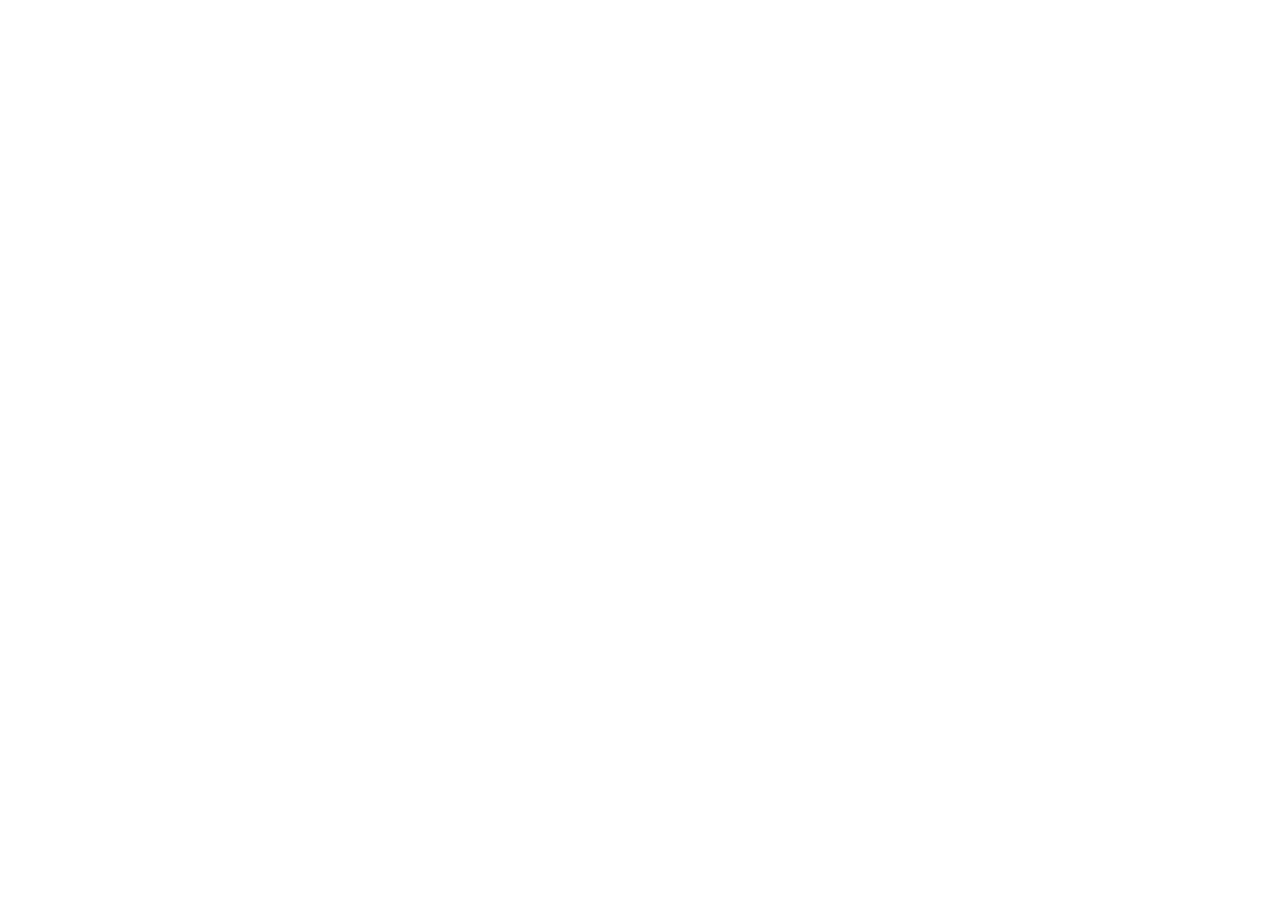
==== index.html @ fb79aa42 "initial commit" ====
<!DOCTYPE html>
<html lang="pt">
<head>
    <meta charset="UTF-8">
    <meta name="viewport" content="width=device-width, initial-scale=1.0">
    <title>Adotfy</title>
</head>
<body>
    
</body>
</html>
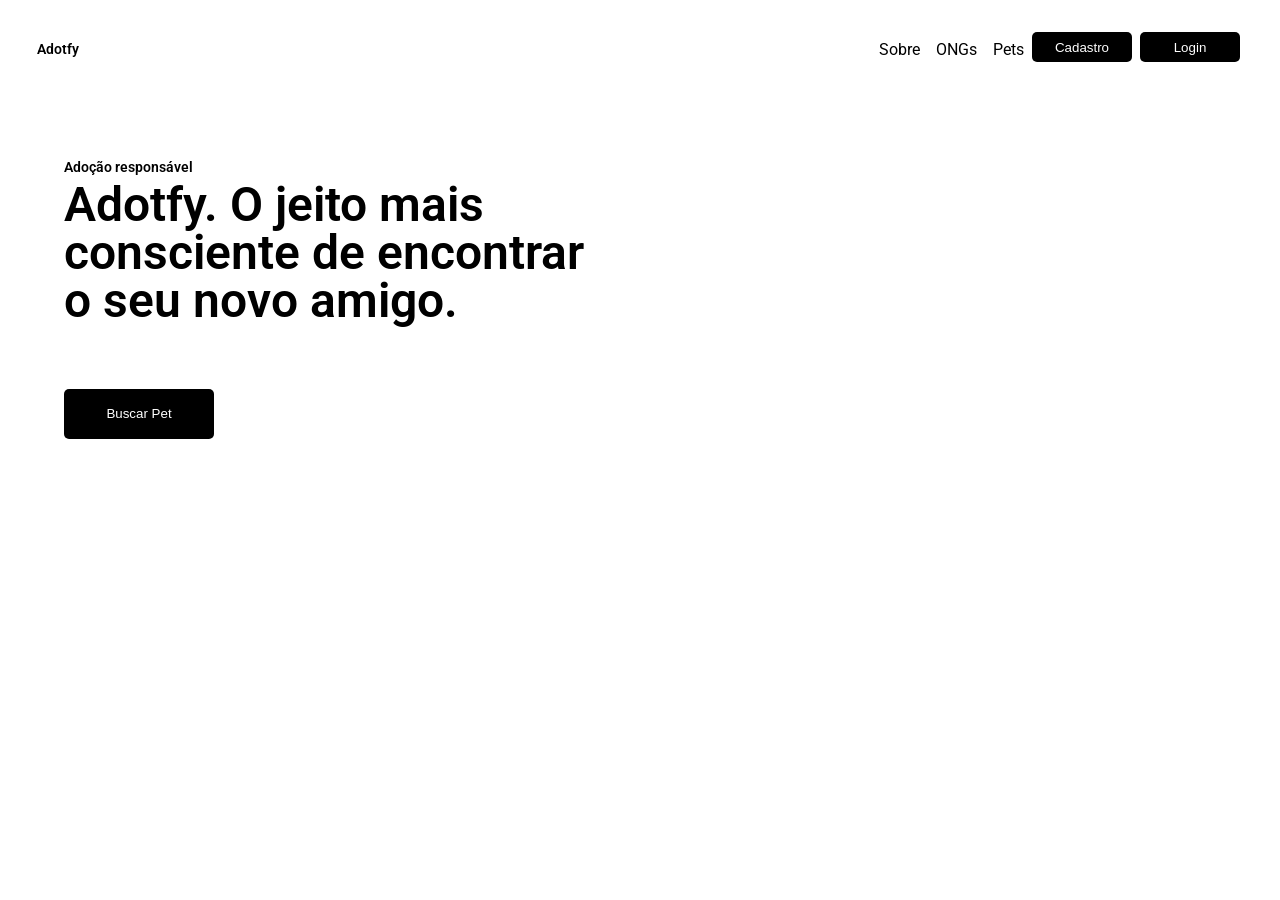
==== commit eb483419: "update" ====
--- a/index.html
+++ b/index.html
@@ -1,11 +1,46 @@
 <!DOCTYPE html>
-<html lang="pt">
+<html lang="pt-br">
 <head>
     <meta charset="UTF-8">
     <meta name="viewport" content="width=device-width, initial-scale=1.0">
     <title>Adotfy</title>
+
+    <link rel="stylesheet" href="style.css">
+
+    <!--Font-->
+    <link rel="preconnect" href="https://fonts.googleapis.com">
+    <link rel="preconnect" href="https://fonts.gstatic.com" crossorigin>
+    <link href="https://fonts.googleapis.com/css2?family=Roboto:ital,wght@0,100..900;1,100..900&display=swap" rel="stylesheet">
+
 </head>
 <body>
-    
+    <header class="header">
+        <nav class="header__nav flex">
+            <div class="header__nav-logo flex">
+                <img src="" alt="">
+                <h3>Adotfy</h3>
+            </div>
+            <ul class="header__nav-menu flex">
+                <li><a href="#sobre">Sobre</a></li>
+                <li><a href="#ongs">ONGs</a></li>
+                <li><a href="#pets">Pets</a></li>
+                <button>Cadastro</button>
+                <button>Login</button>
+            </ul>
+            
+        </nav>
+
+        <div class="header__banner flex">
+            <section class="header__banner-text flex">
+                <h3>Adoção responsável</h3>
+                <h1>Adotfy. O jeito mais consciente de encontrar o seu novo amigo.</h1>
+                <button>Buscar Pet</button>
+            </section>
+
+            <div class="header__banner-img flex">
+                <img src="./Assets/imagens/Pets (5).jpg" alt="">
+            </div>
+        </div>
+    </header>
 </body>
 </html>
--- a/style.css
+++ b/style.css
@@ -0,0 +1,120 @@
+* {
+    margin: 0; 
+    padding: 0;
+    box-sizing: border-box;
+}
+  
+img {
+    max-width: 100%; 
+    height: auto;
+    object-fit: contain;
+}
+  
+body {
+    max-width: 1440px;
+    min-block-size: 100vh;
+    font-size: 16px;
+    font-family: "Roboto", sans-serif;
+    font-weight: 400;
+    background: var(--white);
+    margin: 0 auto;
+}
+  
+:root {
+    --white: hsl(0, 0%, 100%);
+    --black: hsl(0, 0%, 0%);
+}
+
+h1 {
+    font-size: 3rem;
+    padding: 0.3rem 0 1rem 0;
+    font-weight: 600;
+    max-width: 550px;
+    line-height: 100%;
+}
+
+h3 {
+    font-weight: 600;
+    font-size: 0.9rem;
+
+}
+
+p {
+    font-size: 0.8rem;
+    font-weight: 400;
+    line-height: 150%;
+}
+
+a {
+    text-decoration: none;
+    color: var(--black);
+    cursor: pointer;
+}
+
+.flex {
+    display: flex;
+    flex-direction: row;
+    flex-wrap: wrap;
+}
+
+.header__nav {
+    justify-content: space-between;
+    align-items: center;
+    padding: 2rem;
+}
+
+.header__nav-logo {
+    align-items: center;
+}
+
+.header__nav-logo h3{
+    padding-left: 0.3rem;
+}
+
+ul {
+    list-style-type: none;
+}
+
+li {
+    padding: 0.5rem;
+}
+
+.header__banner {
+    flex-direction: row;
+    padding: 0rem 4rem;
+    justify-content: space-evenly;
+}
+
+.header__banner-text {
+    height: 400px;
+    width: 50%;
+    flex-direction: column;
+    justify-content: center;
+}
+
+.header__banner-img {
+    width: 50%;
+    justify-content: end;
+}
+
+.header__nav-menu button {
+    
+    border: inherit;
+    width: 100px;
+    height: 30px;
+    margin-top: inherit;
+    border-radius: 5px;
+    margin-right: 0.5rem;
+}
+
+ button {
+    color: var(--white);
+    background-color: var(--black);
+    border: none;
+    width: 150px;
+    height: 50px;
+    margin-top: 3rem;
+    border-radius: 5px;
+}
+
+
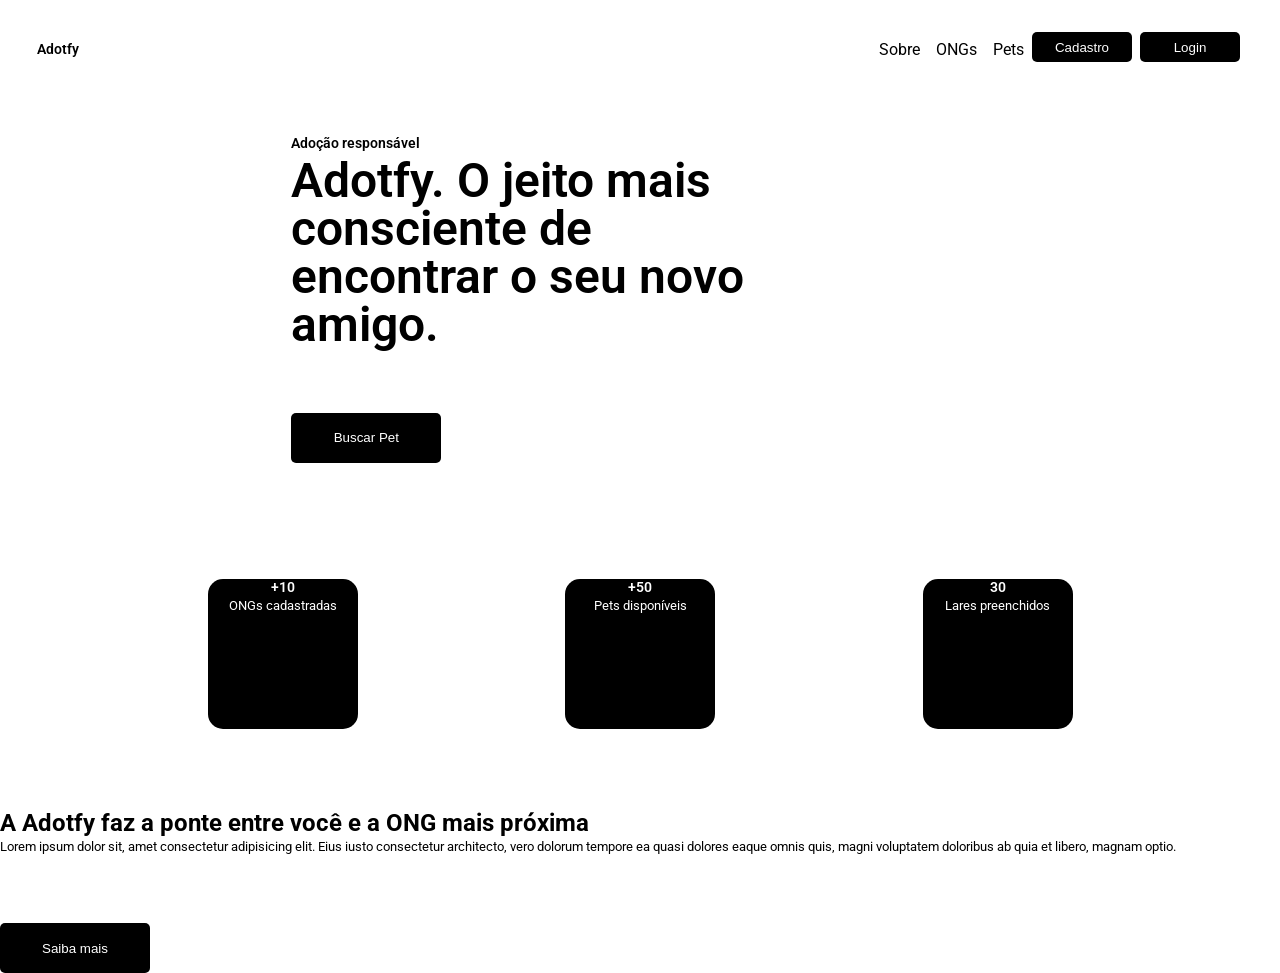
==== commit 38cbef08: "update" ====
--- a/index.html
+++ b/index.html
@@ -42,5 +42,37 @@
             </div>
         </div>
     </header>
+    <main>
+        <section class="main__quantitativo flex">
+            <div class="main__quantitativo-item">
+                <h3>+10</h3>
+                <p>ONGs cadastradas</p>
+            </div>
+
+            <div class="main__quantitativo-item">
+                <h3>+50</h3>
+                <p>Pets disponíveis</p>
+            </div>
+
+            <div class="main__quantitativo-item">
+                <h3>30</h3>
+                <p>Lares preenchidos</p>
+            </div>
+
+        </section>
+
+        <section>
+            <h2>A Adotfy faz a ponte  entre você e a ONG mais próxima</h2>
+            <p>Lorem ipsum dolor sit, amet consectetur adipisicing elit. Eius iusto consectetur architecto, vero dolorum tempore ea quasi dolores eaque omnis quis, magni voluptatem doloribus ab quia et libero, magnam optio.</p>
+            <div>
+                <div>
+                    <img src="" alt="">
+                    <h3></h3>
+                    <p></p>
+                </div>
+            </div>
+            <button>Saiba mais</button>
+        </section>
+    </main>
 </body>
 </html>
--- a/style.css
+++ b/style.css
@@ -87,13 +87,13 @@
 
 .header__banner-text {
     height: 400px;
-    width: 50%;
+    max-width: 470px;
     flex-direction: column;
     justify-content: center;
 }
 
 .header__banner-img {
-    width: 50%;
+    max-width: 470px;
     justify-content: end;
 }
 
@@ -117,4 +117,17 @@
     border-radius: 5px;
 }
 
+.main__quantitativo {
+    padding: 5rem 0;
+    justify-content: space-evenly;
+}
 
+.main__quantitativo-item {
+    width: 150px;
+    height: 150px;
+    background-color: var(--black);
+    color: var(--white);
+    text-align: center;
+    vertical-align: center;
+    border-radius: 15px;
+}
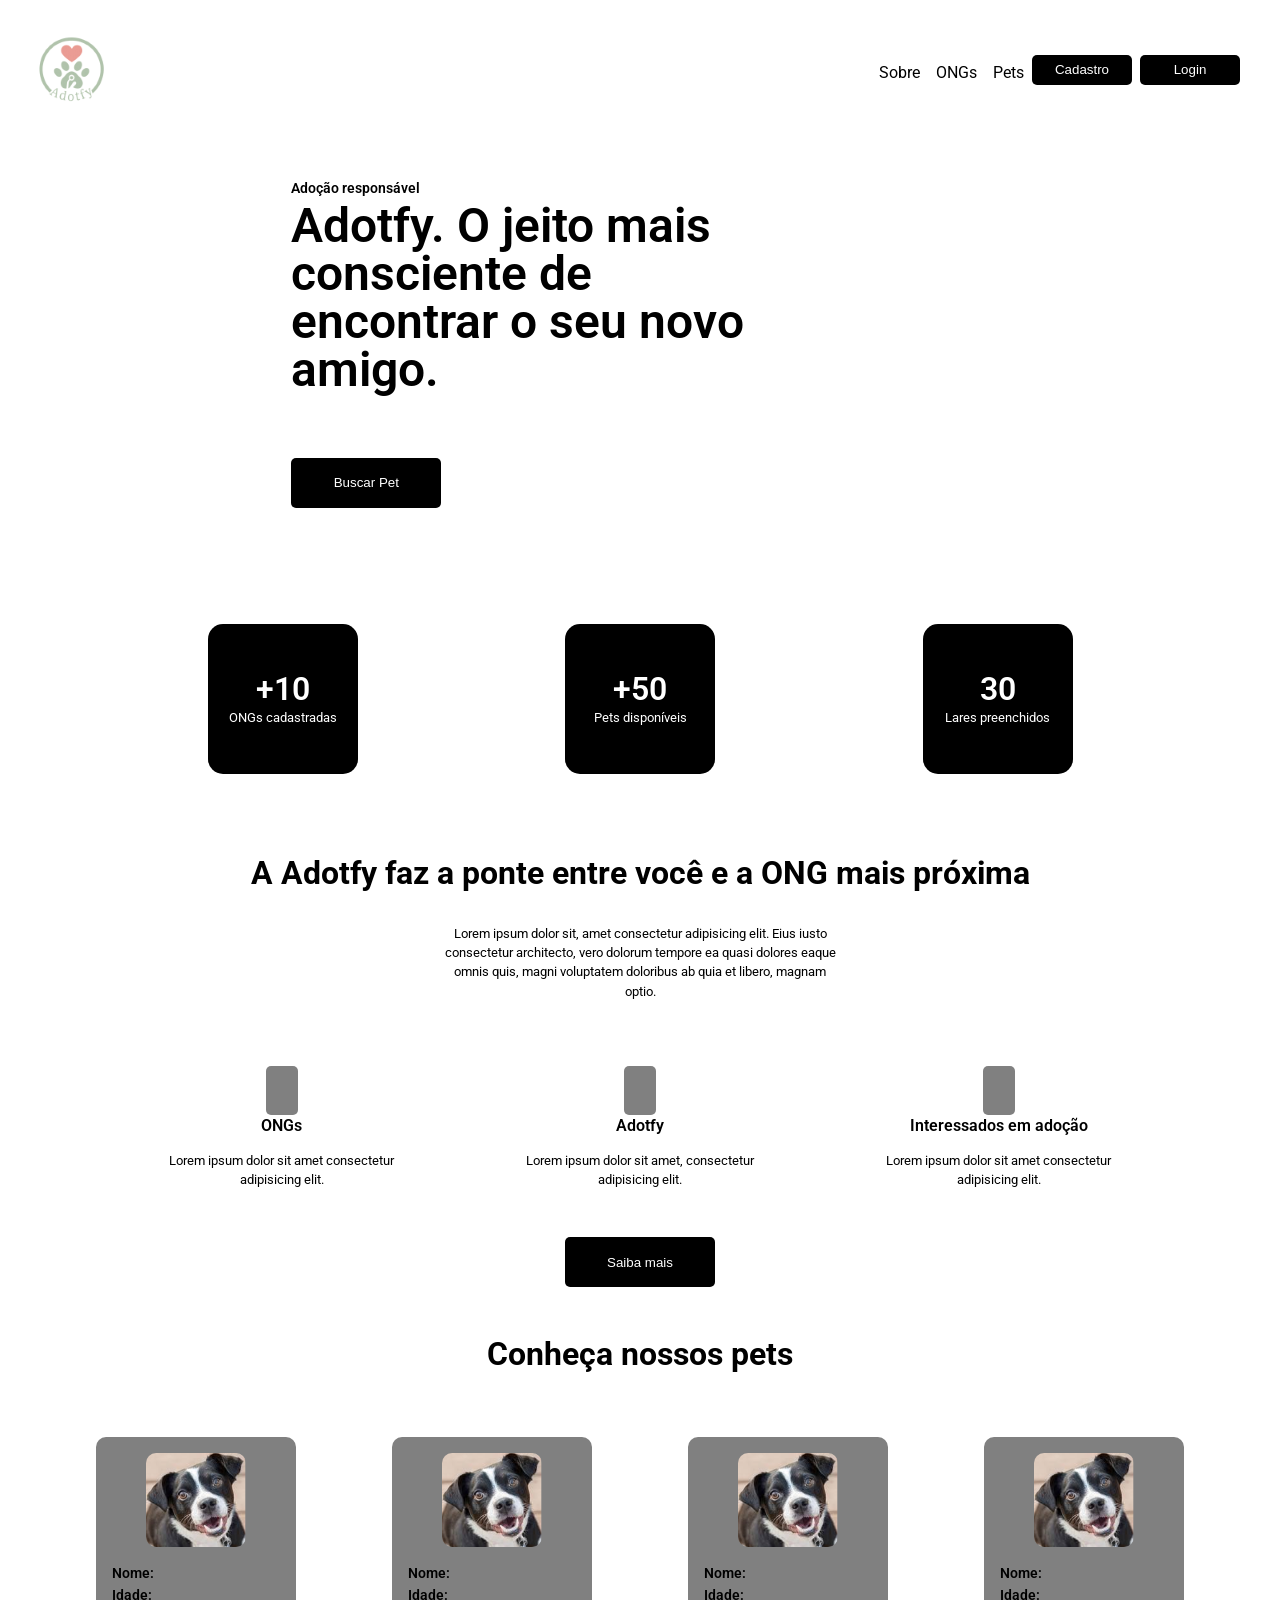
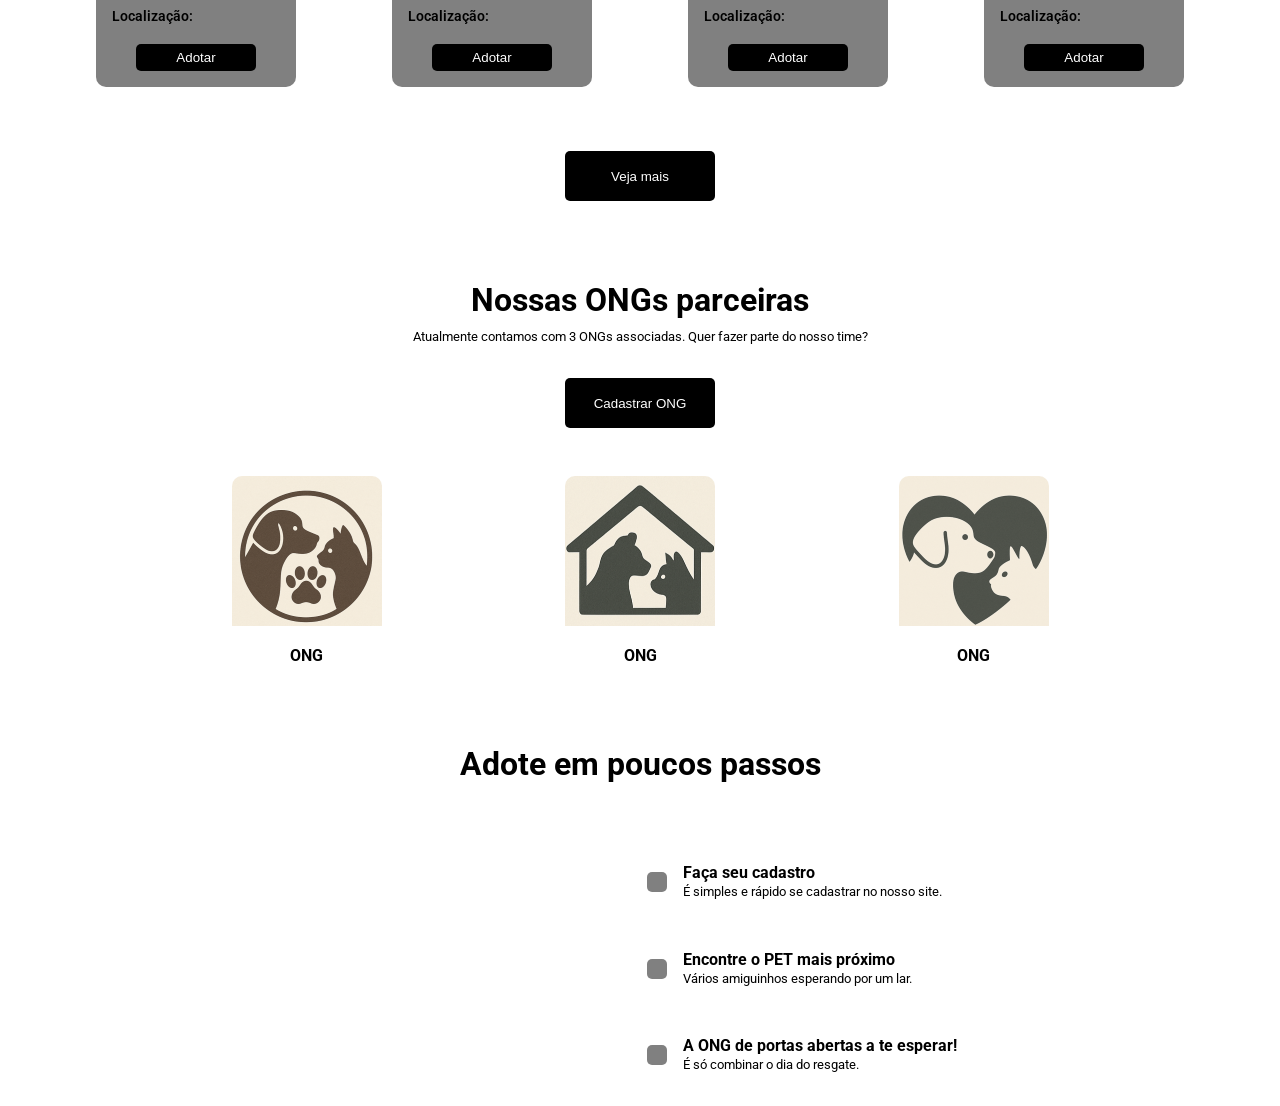
==== commit 82481422: "update" ====
--- a/index.html
+++ b/index.html
@@ -12,13 +12,15 @@
     <link rel="preconnect" href="https://fonts.gstatic.com" crossorigin>
     <link href="https://fonts.googleapis.com/css2?family=Roboto:ital,wght@0,100..900;1,100..900&display=swap" rel="stylesheet">
 
+    <!--Fontawesome-->
+    <script src="https://kit.fontawesome.com/d78d4dbd16.js" crossorigin="anonymous"></script>
+
 </head>
 <body>
     <header class="header">
         <nav class="header__nav flex">
             <div class="header__nav-logo flex">
-                <img src="" alt="">
-                <h3>Adotfy</h3>
+                <img src="./assets/imagens/logo - nav.png" alt="">
             </div>
             <ul class="header__nav-menu flex">
                 <li><a href="#sobre">Sobre</a></li>
@@ -44,35 +46,149 @@
     </header>
     <main>
         <section class="main__quantitativo flex">
-            <div class="main__quantitativo-item">
+            <div class="main__quantitativo-item flex">
                 <h3>+10</h3>
                 <p>ONGs cadastradas</p>
             </div>
 
-            <div class="main__quantitativo-item">
+            <div class="main__quantitativo-item flex">
                 <h3>+50</h3>
                 <p>Pets disponíveis</p>
             </div>
 
-            <div class="main__quantitativo-item">
+            <div class="main__quantitativo-item flex">
                 <h3>30</h3>
                 <p>Lares preenchidos</p>
             </div>
 
         </section>
 
-        <section>
+        <section class="main__ponte">
             <h2>A Adotfy faz a ponte  entre você e a ONG mais próxima</h2>
             <p>Lorem ipsum dolor sit, amet consectetur adipisicing elit. Eius iusto consectetur architecto, vero dolorum tempore ea quasi dolores eaque omnis quis, magni voluptatem doloribus ab quia et libero, magnam optio.</p>
-            <div>
+            <div class="main__ponte-box flex">
                 <div>
-                    <img src="" alt="">
-                    <h3></h3>
-                    <p></p>
+                    <i class="fa-solid fa-users fa-2xl icon"></i>
+                    <h3>ONGs</h3>
+                    <p>Lorem ipsum dolor sit amet consectetur adipisicing elit.</p>
+                </div>
+                <div>
+                    <i class="fa-solid fa-paw fa-2xl icon"></i>
+                    <h3>Adotfy</h3>
+                    <p>Lorem ipsum dolor sit amet, consectetur adipisicing elit.</p>
+                </div>
+                <div>
+                    <i class="fa-solid fa-person-dress fa-2xl icon"></i>
+                    <h3>Interessados em adoção</h3>
+                    <p>Lorem ipsum dolor sit amet consectetur adipisicing elit.</p>
                 </div>
             </div>
             <button>Saiba mais</button>
         </section>
+
+        <section class="main__pets">
+            <h2>Conheça nossos pets</h2>
+
+            <div class="pets__box flex">
+                <div class="pets__card flex">
+                    <img src="./assets/imagens/image 3.png" alt="">
+                    <div class="pets__card-text flex">
+                        <p>Nome: <span></span></p>
+                        <p>Idade: <span></span></p>
+                        <p>Localização: <span></span></p>
+                    </div>
+                    <button>Adotar</button>
+                </div>
+
+                <div class="pets__card flex">
+                    <img src="./assets/imagens/image 3.png" alt="">
+                    <div class="pets__card-text flex">
+                        <p>Nome: <span></span></p>
+                        <p>Idade: <span></span></p>
+                        <p>Localização: <span></span></p>
+                    </div>
+                    <button>Adotar</button>
+                </div>
+
+                <div class="pets__card flex">
+                    <img src="./assets/imagens/image 3.png" alt="">
+                    <div class="pets__card-text flex">
+                        <p>Nome: <span></span></p>
+                        <p>Idade: <span></span></p>
+                        <p>Localização: <span></span></p>
+                    </div>
+                    <button>Adotar</button>
+                </div>
+
+                <div class="pets__card flex">
+                    <img src="./assets/imagens/image 3.png" alt="">
+                    <div class="pets__card-text flex">
+                        <p>Nome: <span></span></p>
+                        <p>Idade: <span></span></p>
+                        <p>Localização: <span></span></p>
+                    </div>
+                    <button>Adotar</button>
+                </div>
+            </div>
+
+            <button>Veja mais</button>
+        </section>
+
+        <section class="main__ong">
+            <h2>Nossas ONGs parceiras</h2>
+            <p>Atualmente contamos com 3 ONGs associadas. Quer fazer parte do nosso time?</p>
+            <button>Cadastrar ONG</button>
+
+            <div class="ong__box flex">
+                <div class="ong__card">
+                    <img src="./assets/imagens/ONG (1).png" alt="">
+                    <h4>ONG</h4>
+                </div>
+                <div class="ong__card">
+                    <img src="./assets/imagens/ONG (2).png" alt="">
+                    <h4>ONG</h4>
+                </div>
+                <div class="ong__card">
+                    <img src="./assets/imagens/ONG (3).png" alt="">
+                    <h4>ONG</h4>
+                </div>
+            </div>
+        </section>
+
+        <section class="main__adocao">
+            <h2>Adote em poucos passos</h2>
+            <div class="adocao__box flex">
+                <img src="./assets/imagens/Pets (3).jpg" alt="">
+                <div class="adocao__passos">
+                    <div class="flex">
+                        <i class="fa-solid fa-pen fa-lg icon icon2"></i>
+                        <div>
+                            <h4>Faça seu cadastro</h4>
+                            <p>É simples e rápido se cadastrar no nosso site.</p>
+                        </div>
+                        
+                    </div>
+
+                    <div class="flex">
+                        <i class="fa-solid fa-location-dot fa-lg icon icon2"></i>
+                        <div>
+                            <h4>Encontre o PET mais próximo</h4>
+                            <p>Vários amiguinhos esperando por um lar.</p>
+                        </div>
+                        
+                    </div>
+
+                    <div class="flex">
+                         <i class="fa-solid fa-users fa-lg icon icon2"></i>
+                         <div>
+                            <h4>A ONG de portas abertas a te esperar!</h4>
+                            <p>É só combinar o dia do resgate.</p>
+                         </div>
+                        
+                    </div>
+                </div>
+            </div>
+        </section>
     </main>
 </body>
 </html>
--- a/style.css
+++ b/style.css
@@ -33,10 +33,18 @@
     line-height: 100%;
 }
 
+h2 {
+    font-size: 2rem;
+}
+
 h3 {
     font-weight: 600;
     font-size: 0.9rem;
 
+}
+
+h4 {
+    font-size: 1rem;
 }
 
 p {
@@ -107,13 +115,16 @@
     margin-right: 0.5rem;
 }
 
+.header__banner button {
+    margin-top: 3rem;
+}
+
  button {
     color: var(--white);
     background-color: var(--black);
     border: none;
     width: 150px;
     height: 50px;
-    margin-top: 3rem;
     border-radius: 5px;
 }
 
@@ -128,6 +139,144 @@
     background-color: var(--black);
     color: var(--white);
     text-align: center;
-    vertical-align: center;
     border-radius: 15px;
-}
+    flex-direction: column;
+    align-items: center;
+    justify-content: center;
+}
+
+.main__quantitativo-item h3 {
+    font-size: 2rem;
+}
+
+.main__ponte {
+    text-align: center;
+}
+
+.main__ponte p{
+    padding: 2rem 0;
+    max-width: 400px;
+    margin: 0 auto;
+}
+
+.main__ponte-box {
+    justify-content: space-evenly;
+    margin: 3rem;
+}
+
+.main__ponte-box div {
+    width: 250px;
+    text-align: center;
+}
+
+.icon {
+    background-color: grey;
+    padding: 1rem;
+    border-radius: 5px;
+}
+
+.main__ponte-box h3 {
+    font-size: 1rem;
+    margin: 1rem 0;
+}
+
+.main__ponte-box div p {
+    padding: unset;
+}
+
+.main__pets {
+    margin: 3rem 0;
+    text-align: center;
+}
+
+.pets__box {
+    justify-content: space-evenly;
+    margin: 4rem 0;
+}
+
+.pets__card {
+    flex-direction: column;
+    align-items: center;
+    justify-content: center;
+    flex-wrap: nowrap;
+    width: 200px;
+    height: 250px;
+    padding: 1rem;
+    background-color: grey;
+    border-radius: 10px;
+    
+}
+
+.pets__card-text {
+    flex-direction: column;
+    align-self: self-start;
+    margin: 1rem 0;
+    text-align: left;
+}
+
+.pets__card img {
+    width: 100px;
+    border-radius: 10px;
+    
+}
+.pets__card p {
+    font-weight: 600;
+    font-size: 0.9rem;
+}
+
+.pets__card button {
+    width: 120px;
+    height: 30px;
+    margin: 0 auto;
+}
+
+.main__ong {
+    text-align: center;
+    margin: 5rem 0;
+}
+
+.main__ong p {
+    margin: 0.5rem 0 2rem 0;
+}
+
+.ong__box {
+    align-items: center;
+    justify-content: space-evenly;
+    margin: 3rem;
+}
+
+.ong__card img {
+    border-radius: 10px;
+    padding-bottom: 1rem;
+}
+
+.main__adocao {
+    text-align: center;
+}
+
+.main__adocao h2 {
+    margin-bottom: 3rem;
+}
+
+.adocao__box{
+    justify-content: space-evenly;
+    align-items: center;
+}
+
+.icon2 {
+    padding: 0.5rem;
+    width: 20px;
+    height: 20px;
+    margin-right: 1rem;
+}
+
+.adocao__passos div{
+    align-items: center;
+    margin: 1rem 0;
+}
+
+.adocao__passos div p, .adocao__passos div h4{
+    text-align: left;
+}
+
+
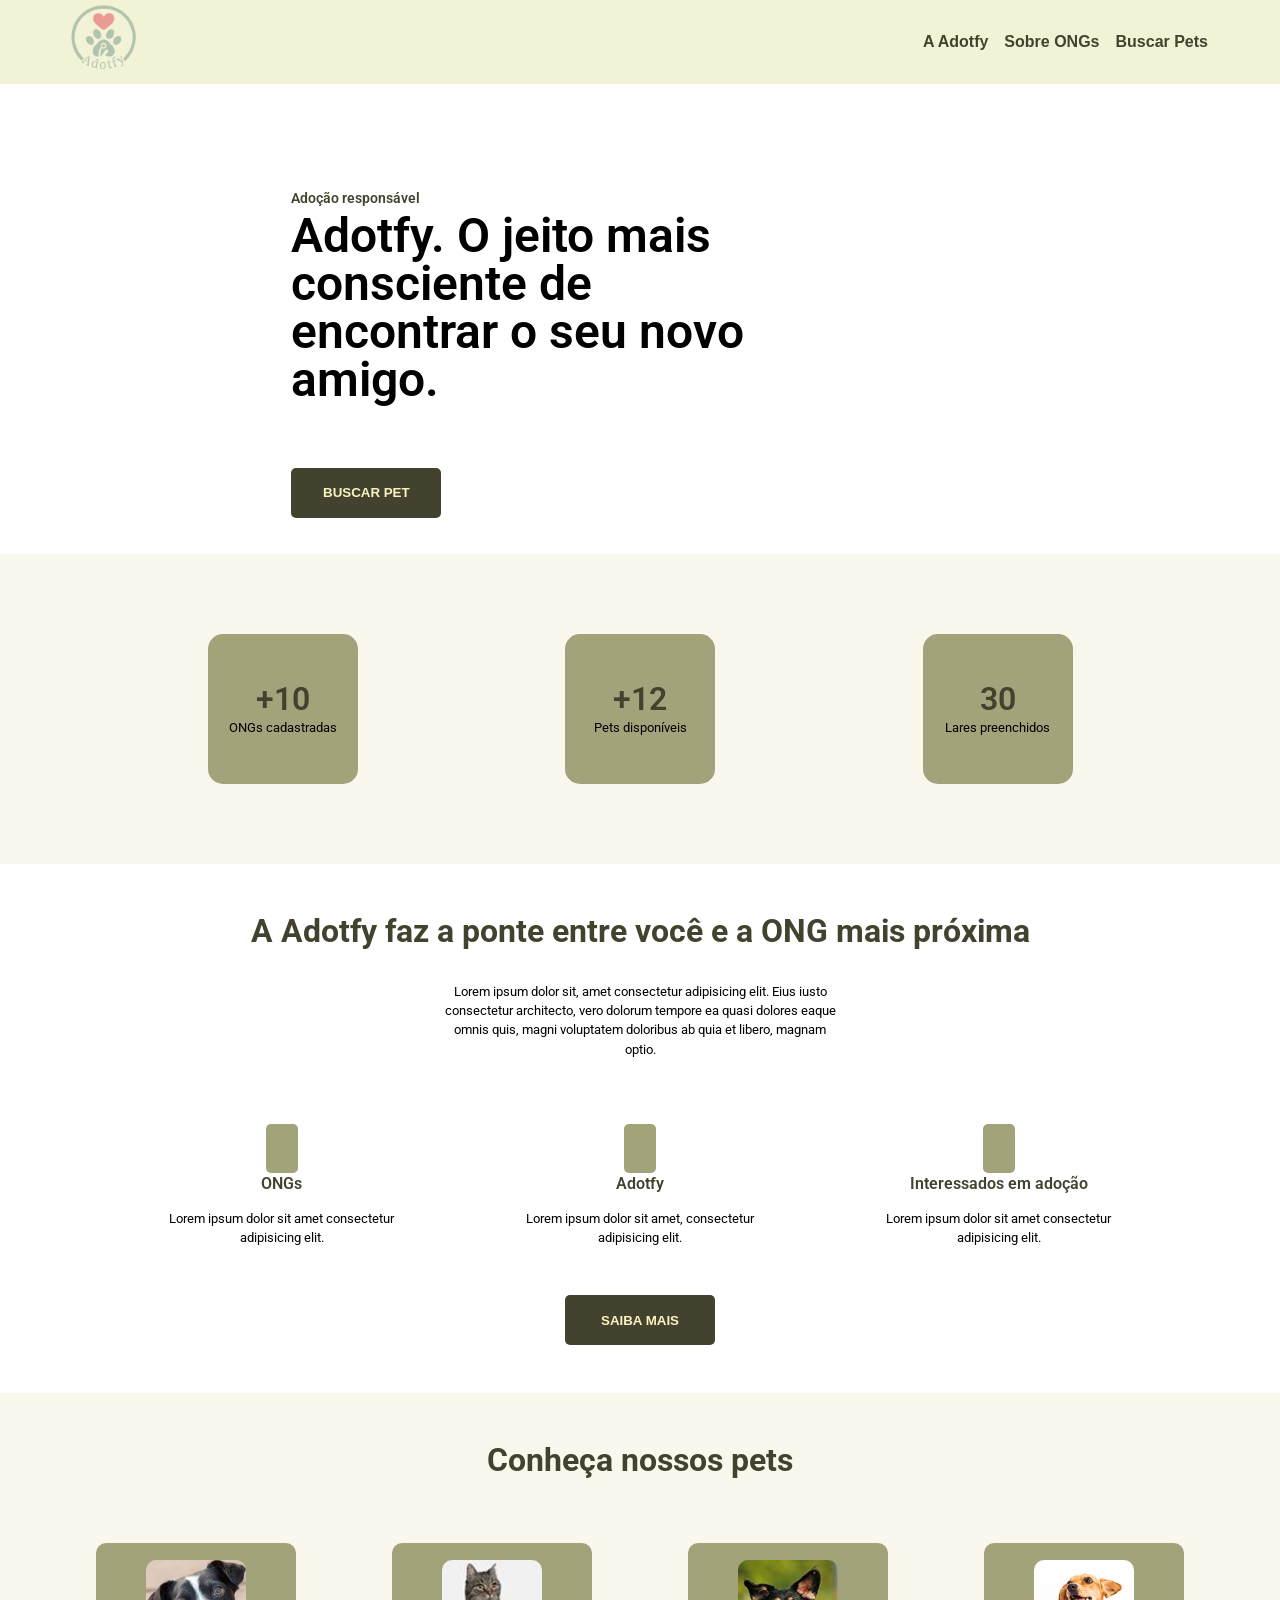
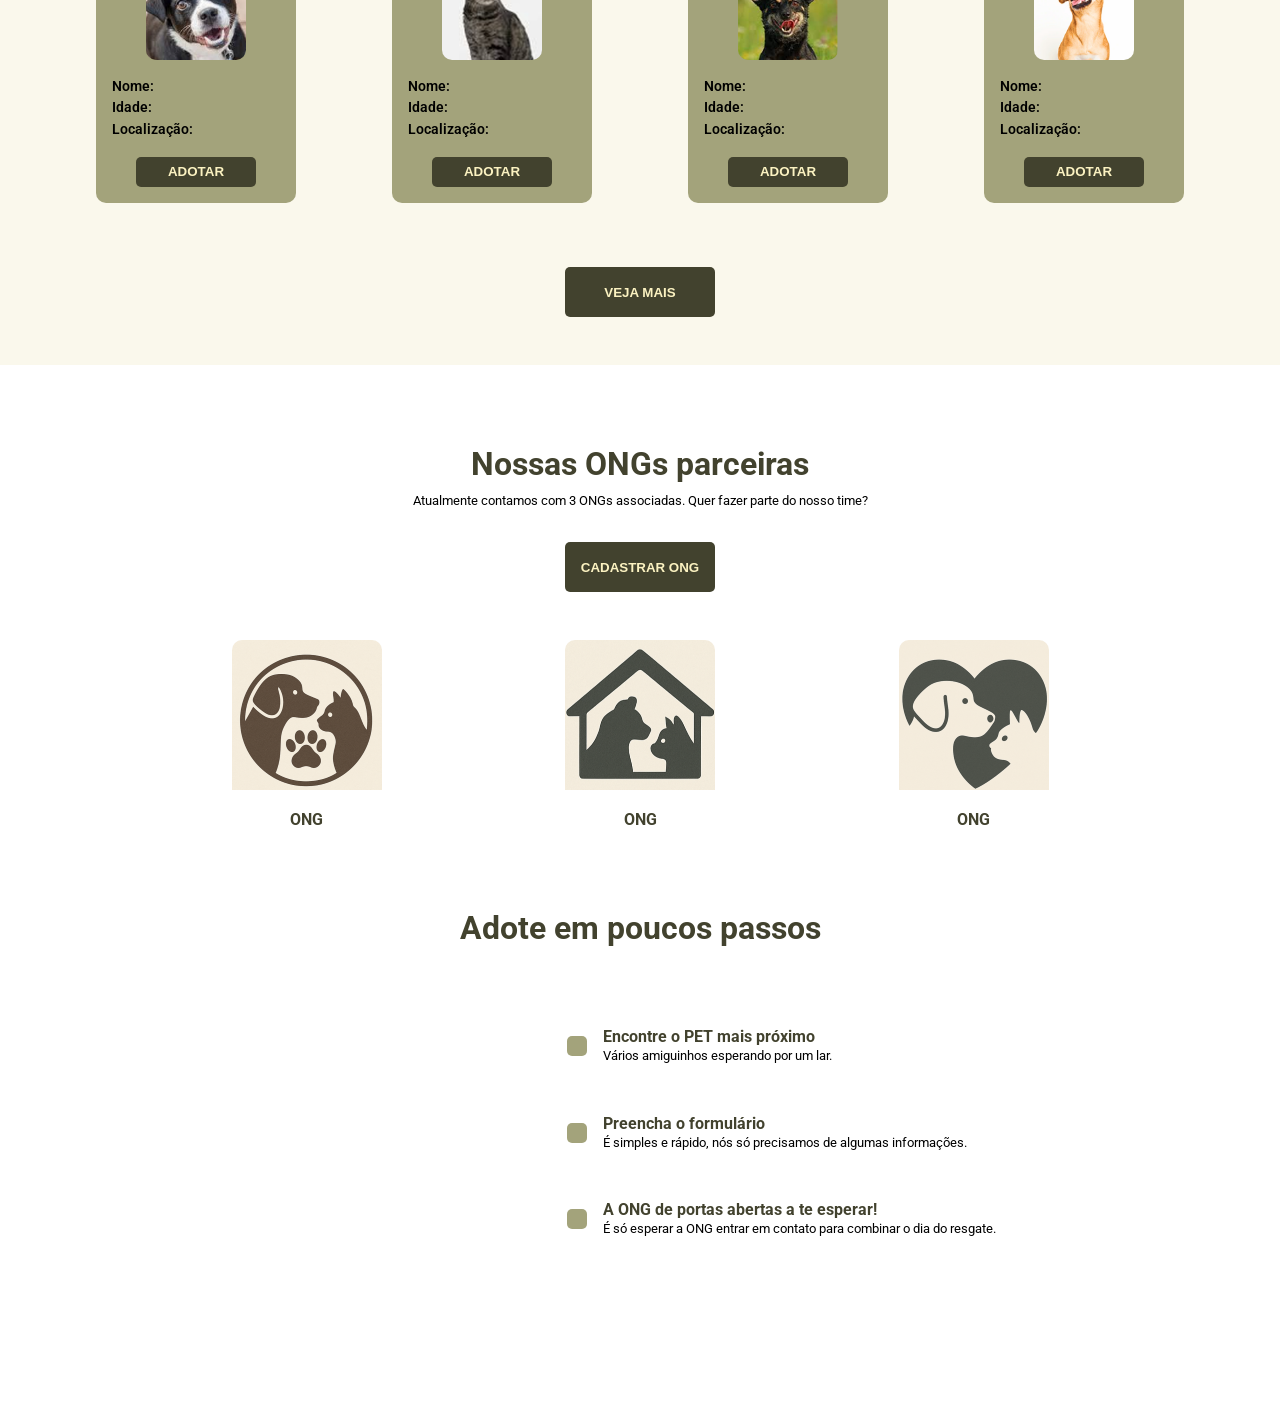
==== commit 7da5d17f: "update" ====
--- a/index.html
+++ b/index.html
@@ -18,25 +18,13 @@
 </head>
 <body>
     <header class="header">
-        <nav class="header__nav flex">
-            <div class="header__nav-logo flex">
-                <img src="./assets/imagens/logo - nav.png" alt="">
-            </div>
-            <ul class="header__nav-menu flex">
-                <li><a href="#sobre">Sobre</a></li>
-                <li><a href="#ongs">ONGs</a></li>
-                <li><a href="#pets">Pets</a></li>
-                <button>Cadastro</button>
-                <button>Login</button>
-            </ul>
-            
-        </nav>
+        <iframe src="./nav.html" frameborder="0" width="100%"></iframe>
 
         <div class="header__banner flex">
             <section class="header__banner-text flex">
                 <h3>Adoção responsável</h3>
                 <h1>Adotfy. O jeito mais consciente de encontrar o seu novo amigo.</h1>
-                <button>Buscar Pet</button>
+                <button><a href="./pets.html">Buscar Pet</a></button>
             </section>
 
             <div class="header__banner-img flex">
@@ -52,7 +40,7 @@
             </div>
 
             <div class="main__quantitativo-item flex">
-                <h3>+50</h3>
+                <h3>+12</h3>
                 <p>Pets disponíveis</p>
             </div>
 
@@ -83,7 +71,7 @@
                     <p>Lorem ipsum dolor sit amet consectetur adipisicing elit.</p>
                 </div>
             </div>
-            <button>Saiba mais</button>
+            <button><a href="./sobre.html">Saiba mais</a></button>
         </section>
 
         <section class="main__pets">
@@ -97,47 +85,47 @@
                         <p>Idade: <span></span></p>
                         <p>Localização: <span></span></p>
                     </div>
-                    <button>Adotar</button>
+                    <button><a href="./formulario.html" class="enviar">Adotar</a></button>
                 </div>
 
                 <div class="pets__card flex">
-                    <img src="./assets/imagens/image 3.png" alt="">
+                    <img src="./assets/imagens/image 5.png" alt="">
                     <div class="pets__card-text flex">
                         <p>Nome: <span></span></p>
                         <p>Idade: <span></span></p>
                         <p>Localização: <span></span></p>
                     </div>
-                    <button>Adotar</button>
+                    <button><a href="./formulario.html" class="enviar">Adotar</a></button>
                 </div>
 
                 <div class="pets__card flex">
-                    <img src="./assets/imagens/image 3.png" alt="">
+                    <img src="./assets/imagens/image.png" alt="">
                     <div class="pets__card-text flex">
                         <p>Nome: <span></span></p>
                         <p>Idade: <span></span></p>
                         <p>Localização: <span></span></p>
                     </div>
-                    <button>Adotar</button>
+                    <button><a href="./formulario.html" class="enviar">Adotar</a></button>
                 </div>
 
                 <div class="pets__card flex">
-                    <img src="./assets/imagens/image 3.png" alt="">
+                    <img src="./assets/imagens/image 1.png" alt="">
                     <div class="pets__card-text flex">
                         <p>Nome: <span></span></p>
                         <p>Idade: <span></span></p>
                         <p>Localização: <span></span></p>
                     </div>
-                    <button>Adotar</button>
+                    <button><a href="./formulario.html" class="enviar">Adotar</a></button>
                 </div>
             </div>
 
-            <button>Veja mais</button>
+            <button><a href="./pets.html">Veja mais</a></button>
         </section>
 
         <section class="main__ong">
             <h2>Nossas ONGs parceiras</h2>
             <p>Atualmente contamos com 3 ONGs associadas. Quer fazer parte do nosso time?</p>
-            <button>Cadastrar ONG</button>
+            <button><a href="./cadastro-ong.html">Cadastrar ONG</a></button>
 
             <div class="ong__box flex">
                 <div class="ong__card">
@@ -161,15 +149,6 @@
                 <img src="./assets/imagens/Pets (3).jpg" alt="">
                 <div class="adocao__passos">
                     <div class="flex">
-                        <i class="fa-solid fa-pen fa-lg icon icon2"></i>
-                        <div>
-                            <h4>Faça seu cadastro</h4>
-                            <p>É simples e rápido se cadastrar no nosso site.</p>
-                        </div>
-                        
-                    </div>
-
-                    <div class="flex">
                         <i class="fa-solid fa-location-dot fa-lg icon icon2"></i>
                         <div>
                             <h4>Encontre o PET mais próximo</h4>
@@ -179,10 +158,19 @@
                     </div>
 
                     <div class="flex">
+                        <i class="fa-solid fa-pen fa-lg icon icon2"></i>
+                        <div>
+                            <h4>Preencha o formulário</h4>
+                            <p>É simples e rápido, nós só precisamos de algumas informações.</p>
+                        </div>
+                        
+                    </div>
+
+                    <div class="flex">
                          <i class="fa-solid fa-users fa-lg icon icon2"></i>
                          <div>
                             <h4>A ONG de portas abertas a te esperar!</h4>
-                            <p>É só combinar o dia do resgate.</p>
+                            <p>É só esperar a ONG entrar em contato para combinar o dia do resgate.</p>
                          </div>
                         
                     </div>
@@ -190,5 +178,9 @@
             </div>
         </section>
     </main>
+
+    <footer>
+        <iframe src="./footer.html" frameborder="0" ></iframe>
+    </footer>
 </body>
 </html>
--- a/style.css
+++ b/style.css
@@ -3,7 +3,18 @@
     padding: 0;
     box-sizing: border-box;
 }
-  
+
+:root {
+    --white: hsl(0, 0%, 100%);
+    --black: hsl(0, 0%, 0%);
+    --off-white:hsl(51, 88%, 87%) ;
+    --bg-white:hsla(52, 58%, 87%, 0.356) ;
+    --cor: #F7F7CC;
+    --green: hsl(60, 18%, 22%);
+    --green-gray: #A3A37B;
+    --nav-green-gray: #e4e4ae7e;
+} 
+
 img {
     max-width: 100%; 
     height: auto;
@@ -20,11 +31,6 @@
     margin: 0 auto;
 }
   
-:root {
-    --white: hsl(0, 0%, 100%);
-    --black: hsl(0, 0%, 0%);
-}
-
 h1 {
     font-size: 3rem;
     padding: 0.3rem 0 1rem 0;
@@ -35,16 +41,18 @@
 
 h2 {
     font-size: 2rem;
+    color: var(--green);
 }
 
 h3 {
     font-weight: 600;
     font-size: 0.9rem;
-
+    color: var(--green);
 }
 
 h4 {
     font-size: 1rem;
+    color: var(--green);
 }
 
 p {
@@ -54,9 +62,14 @@
 }
 
 a {
+    color: var(--off-white);
     text-decoration: none;
-    color: var(--black);
     cursor: pointer;
+    font-weight: 600;
+}
+
+nav a {
+    color: var(--green);
 }
 
 .flex {
@@ -68,7 +81,8 @@
 .header__nav {
     justify-content: space-between;
     align-items: center;
-    padding: 2rem;
+    padding: 0 4rem;
+    background-color: var(--nav-green-gray);
 }
 
 .header__nav-logo {
@@ -106,12 +120,10 @@
 }
 
 .header__nav-menu button {
-    
     border: inherit;
     width: 100px;
     height: 30px;
     margin-top: inherit;
-    border-radius: 5px;
     margin-right: 0.5rem;
 }
 
@@ -120,24 +132,27 @@
 }
 
  button {
-    color: var(--white);
-    background-color: var(--black);
+    color: var(--off-white);
+    background-color: var(--green);
     border: none;
     width: 150px;
     height: 50px;
     border-radius: 5px;
+    font-weight: 600;
+    text-transform: uppercase;
 }
 
 .main__quantitativo {
     padding: 5rem 0;
     justify-content: space-evenly;
+    background-color: var(--bg-white);
 }
 
 .main__quantitativo-item {
     width: 150px;
     height: 150px;
-    background-color: var(--black);
-    color: var(--white);
+    background-color: var(--green-gray);
+    color: var(--black);
     text-align: center;
     border-radius: 15px;
     flex-direction: column;
@@ -151,6 +166,7 @@
 
 .main__ponte {
     text-align: center;
+    padding: 3rem 0;
 }
 
 .main__ponte p{
@@ -170,7 +186,7 @@
 }
 
 .icon {
-    background-color: grey;
+    background-color: var(--green-gray);
     padding: 1rem;
     border-radius: 5px;
 }
@@ -185,8 +201,9 @@
 }
 
 .main__pets {
-    margin: 3rem 0;
-    text-align: center;
+    padding: 3rem 0;
+    text-align: center;
+    background-color: var(--bg-white);
 }
 
 .pets__box {
@@ -200,11 +217,10 @@
     justify-content: center;
     flex-wrap: nowrap;
     width: 200px;
-    height: 250px;
+    height: 260px;
     padding: 1rem;
-    background-color: grey;
+    background-color: var(--green-gray);
     border-radius: 10px;
-    
 }
 
 .pets__card-text {
